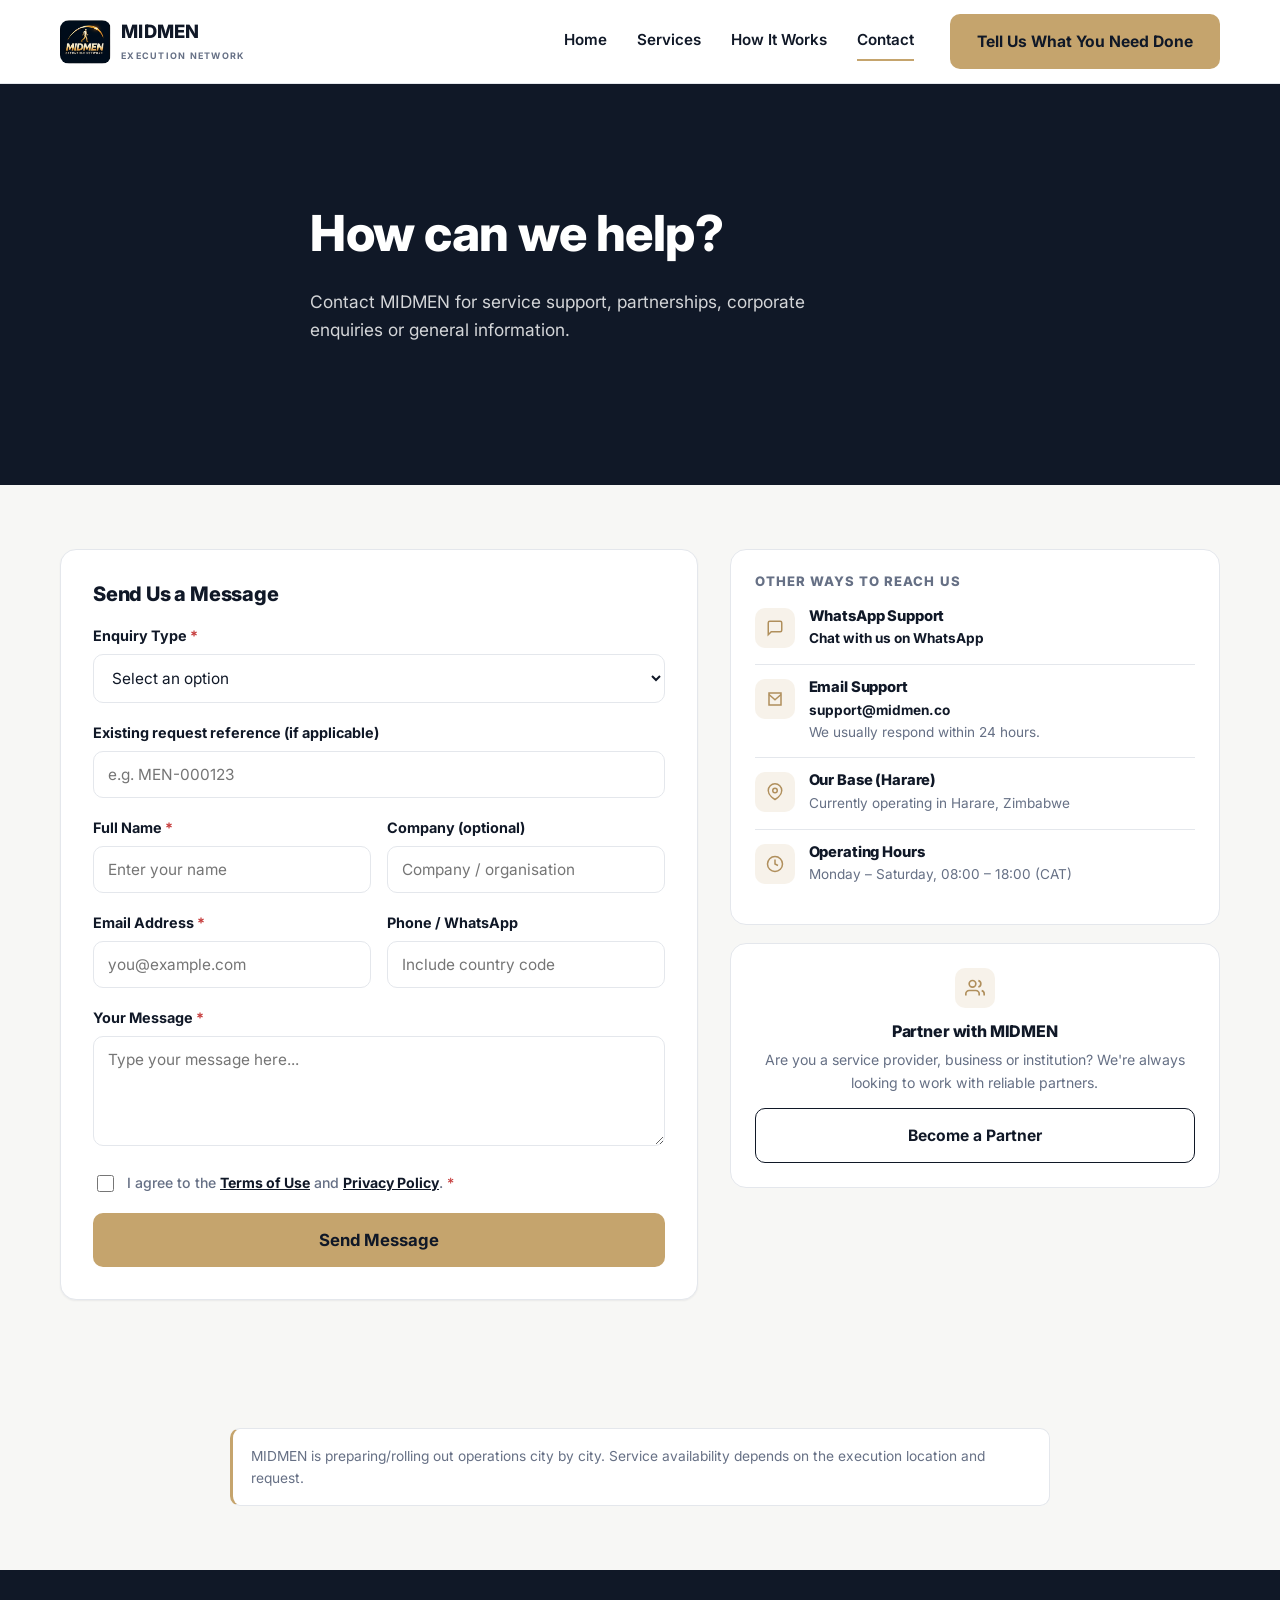
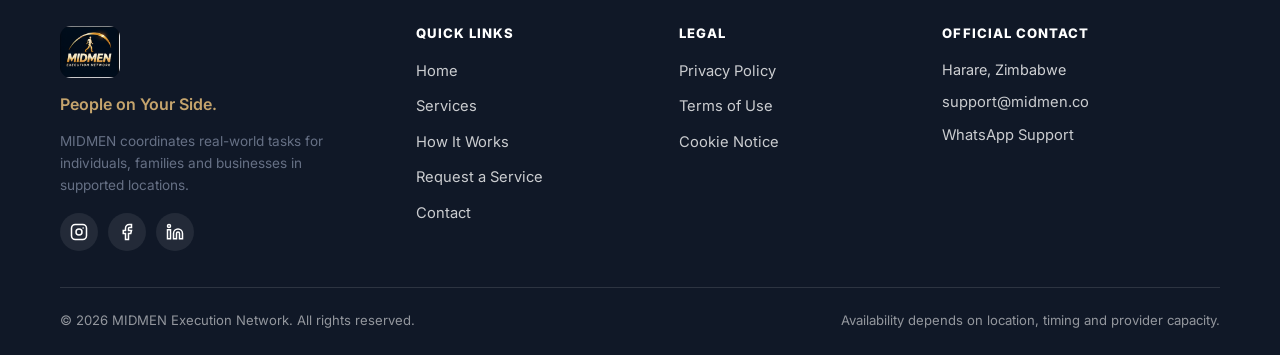
==== contact.html @ 411c03aa "Initial MIDMEN pre-launch website Responsive static site matching the WordPress pre-launch brief: Ho" ====
<!DOCTYPE html>
<html lang="en">
<head>
<meta charset="UTF-8">
<meta name="viewport" content="width=device-width, initial-scale=1.0">
<title>Contact &amp; Support | MIDMEN Execution Network</title>
<meta name="description" content="Contact MIDMEN for service support, partnerships, corporate enquiries or general information.">
<link rel="icon" href="assets/images/logo-mark.png">
<link rel="preconnect" href="https://fonts.googleapis.com">
<link rel="preconnect" href="https://fonts.gstatic.com" crossorigin>
<link href="https://fonts.googleapis.com/css2?family=Inter:wght@400;500;600;700;800&display=swap" rel="stylesheet">
<link rel="stylesheet" href="css/style.css">
</head>
<body>

<header class="site-header">
  <nav class="nav">
    <a href="index.html" class="brand">
      <img src="assets/images/logo-mark.png" alt="MIDMEN Execution Network" class="brand-logo-img">
      <span>
        <span class="brand-word">MIDMEN</span>
        <span class="brand-sub">EXECUTION NETWORK</span>
      </span>
    </a>
    <button class="nav-toggle" aria-label="Toggle menu" aria-expanded="false"><span></span></button>
    <div class="nav-links">
      <a href="index.html">Home</a>
      <a href="services.html">Services</a>
      <a href="how-it-works.html">How It Works</a>
      <a href="contact.html" class="active">Contact</a>
      <a href="request.html" class="btn btn-primary nav-cta">Tell Us What You Need Done</a>
    </div>
  </nav>
</header>

<main>
  <section class="hero hero-compact">
    <div class="container hero-inner">
      <h1>How can we help?</h1>
      <p class="lead">Contact MIDMEN for service support, partnerships, corporate enquiries or general information.</p>
    </div>
  </section>

  <section>
    <div class="container">
      <div class="grid contact-grid" style="align-items:start;">

        <div class="form-card">
          <div class="form-fields">
            <h3 style="margin-bottom:18px;">Send Us a Message</h3>
            <div class="form-status"></div>

            <form data-midmen-form novalidate>
              <input type="hidden" name="subject" value="New MIDMEN Contact Enquiry">
              <input type="hidden" name="reference">
              <input type="text" name="bot_trap" class="hp-field" tabindex="-1" autocomplete="off">

              <div class="field">
                <label for="enquiry_type">Enquiry Type <span class="required">*</span></label>
                <select id="enquiry_type" name="enquiry_type" required>
                  <option value="">Select an option</option>
                  <option>Existing request support</option>
                  <option>General enquiry</option>
                  <option>Vendor / provider enquiry</option>
                  <option>Corporate / institutional</option>
                  <option>Partnerships</option>
                </select>
              </div>
              <div class="field">
                <label for="existing_ref">Existing request reference (if applicable)</label>
                <input type="text" id="existing_ref" name="existing_ref" placeholder="e.g. MEN-000123">
              </div>
              <div class="field-row">
                <div class="field">
                  <label for="c_name">Full Name <span class="required">*</span></label>
                  <input type="text" id="c_name" name="full_name" required placeholder="Enter your name">
                </div>
                <div class="field">
                  <label for="company">Company (optional)</label>
                  <input type="text" id="company" name="company" placeholder="Company / organisation">
                </div>
              </div>
              <div class="field-row">
                <div class="field">
                  <label for="c_email">Email Address <span class="required">*</span></label>
                  <input type="email" id="c_email" name="email" required placeholder="you@example.com">
                </div>
                <div class="field">
                  <label for="c_phone">Phone / WhatsApp</label>
                  <input type="tel" id="c_phone" name="phone" placeholder="Include country code">
                </div>
              </div>
              <div class="field">
                <label for="message">Your Message <span class="required">*</span></label>
                <textarea id="message" name="message" required placeholder="Type your message here..."></textarea>
              </div>
              <div class="field">
                <div class="checkbox-field">
                  <input type="checkbox" id="c_consent" name="consent_terms" required>
                  <label for="c_consent">I agree to the <a href="terms.html" target="_blank">Terms of Use</a> and <a href="privacy.html" target="_blank">Privacy Policy</a>. <span class="required">*</span></label>
                </div>
              </div>
              <button type="submit" class="btn btn-primary btn-block btn-lg" data-label="Send Message">Send Message</button>
            </form>
          </div>

          <div class="form-success">
            <div class="success-icon"><svg width="28" height="28" viewBox="0 0 24 24" fill="none" stroke="currentColor" stroke-width="2"><polyline points="20 6 9 17 4 12"/></svg></div>
            <h3>Message sent.</h3>
            <p>Thank you for contacting MIDMEN. Our team will review your message and respond as soon as possible.</p>
            <span class="ref-chip">Reference: <span data-ref></span></span>
          </div>
        </div>

        <div>
          <div class="contact-side-card">
            <h4 style="margin-bottom:4px; font-size:0.82rem; text-transform:uppercase; letter-spacing:0.08em; color:var(--text-secondary);">Other Ways to Reach Us</h4>
            <div class="contact-row">
              <div class="icon-badge"><svg width="18" height="18" viewBox="0 0 24 24" fill="none" stroke="currentColor" stroke-width="2"><path d="M21 15a2 2 0 0 1-2 2H7l-4 4V5a2 2 0 0 1 2-2h14a2 2 0 0 1 2 2z"/></svg></div>
              <div><h4>WhatsApp Support</h4><p><a class="value" href="https://wa.me/263781234567" target="_blank" rel="noopener">Chat with us on WhatsApp</a></p></div>
            </div>
            <div class="contact-row">
              <div class="icon-badge"><svg width="18" height="18" viewBox="0 0 24 24" fill="none" stroke="currentColor" stroke-width="2"><path d="M4 4h16v16H4z"/><path d="m4 6 8 7 8-7"/></svg></div>
              <div><h4>Email Support</h4><p><a class="value" href="mailto:support@midmen.co">support@midmen.co</a><br>We usually respond within 24 hours.</p></div>
            </div>
            <div class="contact-row">
              <div class="icon-badge"><svg width="18" height="18" viewBox="0 0 24 24" fill="none" stroke="currentColor" stroke-width="2"><path d="M21 10c0 7-9 12-9 12s-9-5-9-12a9 9 0 0 1 18 0Z"/><circle cx="12" cy="10" r="3"/></svg></div>
              <div><h4>Our Base (Harare)</h4><p>Currently operating in Harare, Zimbabwe</p></div>
            </div>
            <div class="contact-row">
              <div class="icon-badge"><svg width="18" height="18" viewBox="0 0 24 24" fill="none" stroke="currentColor" stroke-width="2"><circle cx="12" cy="12" r="10"/><path d="M12 6v6l4 2"/></svg></div>
              <div><h4>Operating Hours</h4><p>Monday – Saturday, 08:00 – 18:00 (CAT)</p></div>
            </div>
          </div>

          <div class="contact-side-card text-center">
            <div class="card-icon-badge" style="margin:0 auto 14px;"><svg width="20" height="20" viewBox="0 0 24 24" fill="none" stroke="currentColor" stroke-width="2"><path d="M17 21v-2a4 4 0 0 0-4-4H5a4 4 0 0 0-4 4v2"/><circle cx="9" cy="7" r="4"/><path d="M23 21v-2a4 4 0 0 0-3-3.87"/><path d="M16 3.13a4 4 0 0 1 0 7.75"/></svg></div>
            <h4>Partner with MIDMEN</h4>
            <p style="font-size:0.88rem;">Are you a service provider, business or institution? We're always looking to work with reliable partners.</p>
            <a href="#enquiry_type" class="btn btn-secondary" style="width:100%;" onclick="document.getElementById('enquiry_type').value='Partnerships'; document.getElementById('enquiry_type').scrollIntoView({behavior:'smooth', block:'center'}); return true;">Become a Partner</a>
          </div>
        </div>

      </div>
    </div>
  </section>

  <section>
    <div class="container">
      <div class="notice-box" style="max-width:820px; margin:0 auto;">
        MIDMEN is preparing/rolling out operations city by city. Service availability depends on the execution location and request.
      </div>
    </div>
  </section>

</main>

<footer class="site-footer" id="site-footer-include"></footer>
<script src="js/main.js"></script>
<script src="js/footer.js"></script>
</body>
</html>
---- css/style.css ----
/* =========================================================
   MIDMEN EXECUTION NETWORK — Website Design System
   Tokens per MIDMEN_WordPress_PreLaunch_Website_Implementation_Brief
   ========================================================= */

:root {
  --navy: #101827;
  --navy-soft: #1b2638;
  --gold: #C5A46D;
  --gold-dark: #B08F5C;
  --bg: #F7F7F5;
  --white: #FFFFFF;
  --text: #101827;
  --text-secondary: #667085;
  --border: #E4E7EC;
  --success: #16875B;
  --warning: #B7791F;
  --error: #C63C3C;

  --radius-sm: 10px;
  --radius: 14px;
  --radius-lg: 16px;
  --shadow-sm: 0 1px 2px rgba(16, 24, 39, 0.06);
  --shadow: 0 4px 16px rgba(16, 24, 39, 0.08);
  --shadow-lg: 0 12px 32px rgba(16, 24, 39, 0.14);
  --content-width: 1200px;
}

* { box-sizing: border-box; }
html { scroll-behavior: smooth; }

body {
  margin: 0;
  font-family: 'Inter', -apple-system, BlinkMacSystemFont, 'Segoe UI', Roboto, sans-serif;
  background: var(--bg);
  color: var(--text);
  line-height: 1.6;
  -webkit-font-smoothing: antialiased;
}

img { max-width: 100%; display: block; }
a { color: inherit; text-decoration: none; }
ul { list-style: none; margin: 0; padding: 0; }
button { font-family: inherit; cursor: pointer; }

h1, h2, h3, h4 {
  margin: 0 0 0.5em;
  font-weight: 800;
  line-height: 1.2;
  letter-spacing: -0.01em;
  color: var(--navy);
}
h1 { font-size: clamp(2rem, 4.5vw, 3.1rem); }
h2 { font-size: clamp(1.6rem, 3vw, 2.25rem); }
h3 { font-size: 1.25rem; }
p { margin: 0 0 1em; color: var(--text-secondary); }

.container {
  max-width: var(--content-width);
  margin: 0 auto;
  padding: 0 20px;
}

section { padding: 64px 0; }
.section-tight { padding: 40px 0; }

.eyebrow {
  display: inline-block;
  font-size: 0.78rem;
  font-weight: 700;
  letter-spacing: 0.08em;
  text-transform: uppercase;
  color: var(--gold-dark);
  margin-bottom: 10px;
}

.section-head { max-width: 680px; margin: 0 0 40px; }
.section-head.center { margin-left: auto; margin-right: auto; text-align: center; }

/* ---------- Buttons ---------- */
.btn {
  display: inline-flex;
  align-items: center;
  justify-content: center;
  gap: 8px;
  padding: 14px 26px;
  border-radius: var(--radius-sm);
  font-weight: 700;
  font-size: 0.98rem;
  border: 1px solid transparent;
  transition: transform 0.15s ease, box-shadow 0.15s ease, background 0.15s ease;
  white-space: nowrap;
}
.btn:active { transform: translateY(1px); }
.btn-primary { background: var(--gold); color: var(--navy); }
.btn-primary:hover { background: var(--gold-dark); box-shadow: var(--shadow); }
.btn-secondary { background: var(--white); color: var(--navy); border-color: var(--navy); }
.btn-secondary:hover { background: var(--navy); color: var(--white); }
.btn-ghost-light { background: transparent; color: var(--white); border-color: rgba(255,255,255,0.55); }
.btn-ghost-light:hover { background: rgba(255,255,255,0.12); }
.btn-block { width: 100%; }
.btn-lg { padding: 16px 32px; font-size: 1.05rem; }

/* ---------- Header ---------- */
.site-header {
  position: sticky;
  top: 0;
  z-index: 100;
  background: var(--white);
  border-bottom: 1px solid var(--border);
}
.nav {
  display: flex;
  align-items: center;
  justify-content: space-between;
  padding: 14px 20px;
  max-width: var(--content-width);
  margin: 0 auto;
}
.brand { display: flex; align-items: center; gap: 10px; }
.brand-mark { width: 38px; height: 38px; flex-shrink: 0; }
.brand-logo-img { height: 44px; width: auto; border-radius: 9px; display: block; }
.footer-brand .brand-logo-img { height: 52px; border-radius: 11px; }
.brand-word {
  font-weight: 800;
  font-size: 1.15rem;
  letter-spacing: 0.01em;
  color: var(--navy);
  line-height: 1;
}
.brand-sub {
  display: block;
  font-size: 0.56rem;
  font-weight: 700;
  letter-spacing: 0.14em;
  color: var(--text-secondary);
  margin-top: 3px;
}
.nav-links {
  display: flex;
  align-items: center;
  gap: 30px;
}
.nav-links a:not(.btn) {
  font-weight: 600;
  font-size: 0.95rem;
  color: var(--navy);
  padding: 6px 0;
  border-bottom: 2px solid transparent;
}
.nav-links a:not(.btn):hover,
.nav-links a.active:not(.btn) { border-bottom-color: var(--gold); }
.nav-cta { margin-left: 6px; }
.nav-toggle {
  display: none;
  background: none;
  border: none;
  width: 42px;
  height: 42px;
  align-items: center;
  justify-content: center;
}
.nav-toggle span, .nav-toggle::before, .nav-toggle::after {
  content: "";
  display: block;
  width: 22px;
  height: 2px;
  background: var(--navy);
  position: relative;
  transition: 0.2s;
}
.nav-toggle::before { position: absolute; transform: translateY(-7px); }
.nav-toggle::after { position: absolute; transform: translateY(7px); }
.nav-toggle.is-open span { background: transparent; }
.nav-toggle.is-open::before { transform: rotate(45deg); }
.nav-toggle.is-open::after { transform: rotate(-45deg); }

/* ---------- Hero ---------- */
.hero {
  position: relative;
  background: var(--navy);
  color: var(--white);
  overflow: hidden;
}
.hero-media {
  position: absolute;
  inset: 0;
  z-index: 0;
}
.hero-media img { width: 100%; height: 100%; object-fit: cover; opacity: 0.55; }
.hero-media::after {
  content: "";
  position: absolute;
  inset: 0;
  background: linear-gradient(100deg, rgba(16,24,39,0.96) 28%, rgba(16,24,39,0.55) 72%);
}
.hero-inner {
  position: relative;
  z-index: 1;
  padding-top: 76px;
  padding-bottom: 84px;
  max-width: 620px;
}
.hero.hero-compact .hero-inner { padding-top: 56px; padding-bottom: 60px; max-width: 700px; }
.hero h1 { color: var(--white); }
.hero p.lead { color: rgba(255,255,255,0.82); font-size: 1.08rem; max-width: 540px; }
.badge {
  display: inline-flex;
  align-items: center;
  gap: 8px;
  background: rgba(197,164,109,0.16);
  border: 1px solid rgba(197,164,109,0.45);
  color: var(--gold);
  font-size: 0.8rem;
  font-weight: 700;
  padding: 7px 14px;
  border-radius: 999px;
  margin-bottom: 18px;
}
.badge .dot { width: 7px; height: 7px; border-radius: 50%; background: var(--gold); }
.hero-ctas { display: flex; gap: 14px; flex-wrap: wrap; margin-top: 28px; }

/* ---------- Trust strip ---------- */
.trust-strip {
  background: var(--white);
  border-bottom: 1px solid var(--border);
  padding: 30px 0;
}
.trust-grid {
  display: grid;
  grid-template-columns: repeat(5, 1fr);
  gap: 18px;
  text-align: center;
}
.trust-item { display: flex; flex-direction: column; align-items: center; gap: 8px; }
.trust-icon {
  width: 42px; height: 42px;
  border-radius: 50%;
  background: rgba(197,164,109,0.14);
  display: flex; align-items: center; justify-content: center;
  color: var(--gold-dark);
}
.trust-item span { font-size: 0.82rem; font-weight: 600; color: var(--navy); }

/* ---------- Prompt box ---------- */
.prompt-card {
  background: var(--white);
  border: 1px solid var(--border);
  border-radius: var(--radius-lg);
  box-shadow: var(--shadow);
  padding: 28px;
  max-width: 760px;
  margin: 0 auto;
}
.prompt-field {
  display: flex;
  align-items: center;
  gap: 12px;
  border: 1px solid var(--border);
  border-radius: var(--radius-sm);
  padding: 16px 18px;
  background: var(--bg);
}
.prompt-field span { color: var(--text-secondary); flex: 1; text-align: left; font-size: 1rem; }
.chip-row { display: flex; flex-wrap: wrap; gap: 10px; margin-top: 18px; justify-content: center; }
.chip {
  background: var(--bg);
  border: 1px solid var(--border);
  border-radius: 999px;
  padding: 9px 16px;
  font-size: 0.85rem;
  font-weight: 600;
  color: var(--navy);
}
.chip:hover { border-color: var(--gold); background: rgba(197,164,109,0.1); }

/* ---------- Grids & Cards ---------- */
.grid { display: grid; gap: 22px; }
.grid-2 { grid-template-columns: repeat(2, 1fr); }
.contact-grid { grid-template-columns: 1.3fr 1fr; gap: 32px; }
.grid-3 { grid-template-columns: repeat(3, 1fr); }
.grid-4 { grid-template-columns: repeat(4, 1fr); }

.card {
  background: var(--white);
  border: 1px solid var(--border);
  border-radius: var(--radius);
  overflow: hidden;
  box-shadow: var(--shadow-sm);
  transition: transform 0.15s ease, box-shadow 0.15s ease;
}
.card:hover { transform: translateY(-3px); box-shadow: var(--shadow); }
.card-media { aspect-ratio: 4/3; overflow: hidden; background: var(--border); }
.card-media img { width: 100%; height: 100%; object-fit: cover; }
.card-body { padding: 18px 20px 22px; }
.card-icon-badge {
  width: 40px; height: 40px;
  border-radius: 10px;
  background: rgba(197,164,109,0.14);
  color: var(--gold-dark);
  display: flex; align-items: center; justify-content: center;
  margin-bottom: 12px;
}
.card-link {
  display: inline-flex;
  align-items: center;
  gap: 6px;
  font-weight: 700;
  font-size: 0.88rem;
  color: var(--navy);
  margin-top: 10px;
}
.card-link:hover { color: var(--gold-dark); }

.card-dark {
  background: var(--navy);
  color: var(--white);
  border-radius: var(--radius);
  padding: 26px 22px;
  display: flex;
  flex-direction: column;
  justify-content: center;
  min-height: 100%;
}
.card-dark h3 { color: var(--white); }
.card-dark p { color: rgba(255,255,255,0.72); }
.card-dark .card-icon-badge { background: rgba(197,164,109,0.2); }

/* ---------- Steps ---------- */
.steps-row {
  display: grid;
  grid-template-columns: repeat(6, 1fr);
  gap: 16px;
}
.step {
  text-align: center;
  background: var(--white);
  border: 1px solid var(--border);
  border-radius: var(--radius);
  padding: 22px 14px;
  position: relative;
}
.step-num {
  width: 34px; height: 34px;
  border-radius: 50%;
  background: var(--gold);
  color: var(--navy);
  font-weight: 800;
  display: flex; align-items: center; justify-content: center;
  margin: 0 auto 12px;
}
.step h4 { font-size: 0.95rem; margin-bottom: 6px; }
.step p { font-size: 0.82rem; margin: 0; }

.process-list { display: flex; flex-direction: column; gap: 0; }
.process-item {
  display: flex;
  gap: 20px;
  padding: 26px 0;
  border-bottom: 1px solid var(--border);
}
.process-item:last-child { border-bottom: none; }
.process-num {
  flex-shrink: 0;
  width: 46px; height: 46px;
  border-radius: 50%;
  background: rgba(197,164,109,0.14);
  color: var(--gold-dark);
  font-weight: 800;
  display: flex; align-items: center; justify-content: center;
}
.process-item h4 { margin-bottom: 4px; }
.process-item p { margin: 0; }

/* ---------- Banner (image + text split) ---------- */
.banner {
  position: relative;
  border-radius: var(--radius-lg);
  overflow: hidden;
  background: var(--navy);
  color: var(--white);
  display: grid;
  grid-template-columns: 1fr 1fr;
  align-items: stretch;
}
.banner-media { position: relative; min-height: 320px; }
.banner-media img { width: 100%; height: 100%; object-fit: cover; }
.banner-content { padding: 44px 44px; display: flex; flex-direction: column; justify-content: center; }
.banner-content h2 { color: var(--white); }
.banner-content p { color: rgba(255,255,255,0.78); }
.banner-reverse { grid-template-columns: 1fr 1fr; }
.banner-reverse .banner-media { order: 2; }
.banner-reverse .banner-content { order: 1; }

.cta-band {
  background: var(--navy);
  color: var(--white);
  border-radius: var(--radius-lg);
  padding: 56px 40px;
  text-align: center;
  position: relative;
  overflow: hidden;
}
.cta-band h2 { color: var(--white); }
.cta-band p { color: rgba(255,255,255,0.78); max-width: 520px; margin-left: auto; margin-right: auto; }

/* ---------- Footer ---------- */
.site-footer { background: var(--navy); color: rgba(255,255,255,0.8); padding: 56px 0 24px; }
.footer-grid {
  display: grid;
  grid-template-columns: 1.4fr 1fr 1fr 1.2fr;
  gap: 32px;
  padding-bottom: 36px;
  border-bottom: 1px solid rgba(255,255,255,0.12);
}
.footer-brand { display: flex; align-items: center; gap: 10px; margin-bottom: 14px; }
.footer-brand .brand-word { color: var(--white); }
.footer-brand .brand-sub { color: rgba(255,255,255,0.55); }
.footer-tagline { font-weight: 600; color: var(--gold); margin-bottom: 14px; }
.footer-col h4 {
  color: var(--white);
  font-size: 0.82rem;
  text-transform: uppercase;
  letter-spacing: 0.08em;
  margin-bottom: 16px;
}
.footer-col ul { display: flex; flex-direction: column; gap: 10px; }
.footer-col a { font-size: 0.92rem; color: rgba(255,255,255,0.78); }
.footer-col a:hover { color: var(--gold); }
.footer-contact li { display: flex; gap: 8px; align-items: flex-start; font-size: 0.9rem; }
.social-row { display: flex; gap: 10px; margin-top: 16px; }
.social-icon {
  width: 38px; height: 38px;
  border-radius: 50%;
  background: rgba(255,255,255,0.08);
  display: flex; align-items: center; justify-content: center;
  color: var(--white);
}
.social-icon:hover { background: var(--gold); color: var(--navy); }
.footer-bottom {
  display: flex;
  justify-content: space-between;
  align-items: center;
  flex-wrap: wrap;
  gap: 12px;
  padding-top: 22px;
  font-size: 0.82rem;
  color: rgba(255,255,255,0.55);
}
.footer-bottom a { color: rgba(255,255,255,0.55); }
.footer-bottom a:hover { color: var(--gold); }

/* ---------- Forms ---------- */
.form-card {
  background: var(--white);
  border: 1px solid var(--border);
  border-radius: var(--radius-lg);
  padding: 32px;
  box-shadow: var(--shadow-sm);
}
.form-step-title {
  font-size: 0.85rem;
  font-weight: 800;
  text-transform: uppercase;
  letter-spacing: 0.04em;
  color: var(--gold-dark);
  margin: 28px 0 16px;
}
.form-step-title:first-child { margin-top: 0; }
.field { margin-bottom: 18px; }
.field label {
  display: block;
  font-weight: 700;
  font-size: 0.9rem;
  color: var(--navy);
  margin-bottom: 7px;
}
.field .hint { font-size: 0.8rem; color: var(--text-secondary); margin-top: 6px; }
.required { color: var(--error); }
.field input[type="text"],
.field input[type="email"],
.field input[type="tel"],
.field input[type="date"],
.field input[type="time"],
.field input[type="datetime-local"],
.field input[type="file"],
.field select,
.field textarea {
  width: 100%;
  padding: 13px 14px;
  border: 1px solid var(--border);
  border-radius: var(--radius-sm);
  font-size: 0.96rem;
  font-family: inherit;
  background: var(--white);
  color: var(--text);
}
.field textarea { resize: vertical; min-height: 110px; }
.field input:focus, .field select:focus, .field textarea:focus {
  outline: none;
  border-color: var(--gold);
  box-shadow: 0 0 0 3px rgba(197,164,109,0.18);
}
.field.has-error input, .field.has-error select, .field.has-error textarea { border-color: var(--error); }
.field-error { color: var(--error); font-size: 0.8rem; margin-top: 6px; display: none; }
.field.has-error .field-error { display: block; }
.field-row { display: grid; grid-template-columns: 1fr 1fr; gap: 16px; }
.phone-field { display: flex; gap: 10px; }
.phone-field select { flex: 0 0 110px; }
.upload-zone {
  border: 1.5px dashed var(--border);
  border-radius: var(--radius-sm);
  padding: 26px;
  text-align: center;
  background: var(--bg);
  cursor: pointer;
}
.upload-zone:hover { border-color: var(--gold); }
.upload-zone p { margin: 8px 0 0; font-size: 0.86rem; }
.upload-list { margin-top: 10px; font-size: 0.85rem; color: var(--text-secondary); }
.checkbox-field { display: flex; gap: 10px; align-items: flex-start; }
.checkbox-field input { margin-top: 3px; width: 17px; height: 17px; flex-shrink: 0; }
.checkbox-field label { font-weight: 500; font-size: 0.88rem; color: var(--text-secondary); margin: 0; }
.checkbox-field a { color: var(--navy); font-weight: 700; text-decoration: underline; }
.form-note {
  background: rgba(197,164,109,0.1);
  border: 1px solid rgba(197,164,109,0.35);
  border-radius: var(--radius-sm);
  padding: 14px 16px;
  font-size: 0.85rem;
  color: var(--navy);
  margin-bottom: 22px;
}
.form-success {
  display: none;
  text-align: center;
  padding: 50px 24px;
}
.form-success.is-visible { display: block; }
.form-card.is-submitted .form-fields { display: none; }
.success-icon {
  width: 64px; height: 64px;
  border-radius: 50%;
  background: rgba(22,135,91,0.12);
  color: var(--success);
  display: flex; align-items: center; justify-content: center;
  margin: 0 auto 18px;
}
.ref-chip {
  display: inline-block;
  background: var(--bg);
  border: 1px solid var(--border);
  border-radius: var(--radius-sm);
  padding: 8px 16px;
  font-weight: 700;
  color: var(--navy);
  margin-top: 10px;
  letter-spacing: 0.04em;
}
.hp-field { position: absolute; left: -9999px; opacity: 0; }
.form-status {
  display: none;
  background: rgba(198,60,60,0.08);
  border: 1px solid rgba(198,60,60,0.35);
  color: var(--error);
  border-radius: var(--radius-sm);
  padding: 12px 14px;
  font-size: 0.86rem;
  margin-bottom: 18px;
}
.form-status.is-visible { display: block; }

/* ---------- Availability note ---------- */
.notice-box {
  background: var(--white);
  border: 1px solid var(--border);
  border-left: 3px solid var(--gold);
  border-radius: var(--radius-sm);
  padding: 16px 18px;
  font-size: 0.86rem;
  color: var(--text-secondary);
}

/* ---------- Contact routes table ---------- */
.route-list { display: flex; flex-direction: column; gap: 14px; }
.route-item {
  display: flex;
  justify-content: space-between;
  align-items: center;
  gap: 16px;
  background: var(--white);
  border: 1px solid var(--border);
  border-radius: var(--radius-sm);
  padding: 16px 18px;
}
.route-item h4 { margin: 0 0 3px; font-size: 0.96rem; }
.route-item p { margin: 0; font-size: 0.84rem; }

.contact-side-card {
  background: var(--white);
  border: 1px solid var(--border);
  border-radius: var(--radius-lg);
  padding: 24px;
}
.contact-side-card + .contact-side-card { margin-top: 18px; }
.contact-row { display: flex; gap: 14px; align-items: flex-start; padding: 14px 0; border-bottom: 1px solid var(--border); }
.contact-row:last-child { border-bottom: none; }
.contact-row .icon-badge {
  width: 40px; height: 40px;
  border-radius: 10px;
  background: rgba(197,164,109,0.14);
  color: var(--gold-dark);
  display: flex; align-items: center; justify-content: center;
  flex-shrink: 0;
}
.contact-row h4 { margin: 0 0 3px; font-size: 0.92rem; }
.contact-row p { margin: 0; font-size: 0.85rem; }
.contact-row a.value { color: var(--navy); font-weight: 700; }

/* ---------- Utility ---------- */
.text-center { text-align: center; }
.mt-0 { margin-top: 0; }
.kicker-dark { color: rgba(255,255,255,0.65); }
.divider { height: 1px; background: var(--border); margin: 48px 0; }
.bg-white-section { background: var(--white); }
.legal-content h2 { margin-top: 2em; }
.legal-content ul { list-style: disc; padding-left: 22px; }
.legal-content li { margin-bottom: 8px; color: var(--text-secondary); }

/* ---------- Responsive ---------- */
@media (max-width: 980px) {
  .grid-4 { grid-template-columns: repeat(2, 1fr); }
  .grid-3 { grid-template-columns: repeat(2, 1fr); }
  .steps-row { grid-template-columns: repeat(3, 1fr); }
  .trust-grid { grid-template-columns: repeat(3, 1fr); row-gap: 20px; }
  .footer-grid { grid-template-columns: 1fr 1fr; }
  .banner, .banner-reverse { grid-template-columns: 1fr; }
  .banner-media { min-height: 220px; order: 1 !important; }
  .banner-content { order: 2 !important; padding: 32px 28px; }
}

@media (max-width: 760px) {
  .nav-links {
    position: fixed;
    top: 66px; left: 0; right: 0; bottom: 0;
    background: var(--white);
    flex-direction: column;
    align-items: stretch;
    padding: 20px;
    gap: 4px;
    transform: translateX(100%);
    transition: transform 0.25s ease;
    overflow-y: auto;
  }
  .nav-links.is-open { transform: translateX(0); }
  .nav-links a:not(.btn) { padding: 14px 4px; border-bottom: 1px solid var(--border); }
  .nav-cta { margin-left: 0; margin-top: 10px; }
  .nav-cta.btn { width: 100%; }
  .nav-toggle { display: flex; }

  .hero-inner { padding-top: 48px; padding-bottom: 56px; max-width: 100%; }
  .hero-ctas .btn { width: 100%; }
  .hero-ctas { flex-direction: column; }

  .grid-2, .grid-3, .grid-4, .contact-grid { grid-template-columns: 1fr; }
  .steps-row { grid-template-columns: repeat(2, 1fr); }
  .trust-grid { grid-template-columns: repeat(2, 1fr); }
  .field-row { grid-template-columns: 1fr; }
  .footer-grid { grid-template-columns: 1fr; }
  .footer-bottom { flex-direction: column; align-items: flex-start; }
  .process-item { gap: 14px; }
  section { padding: 44px 0; }
  .form-card { padding: 22px; }
  .cta-band { padding: 40px 22px; }
  .route-item { flex-direction: column; align-items: flex-start; }
}
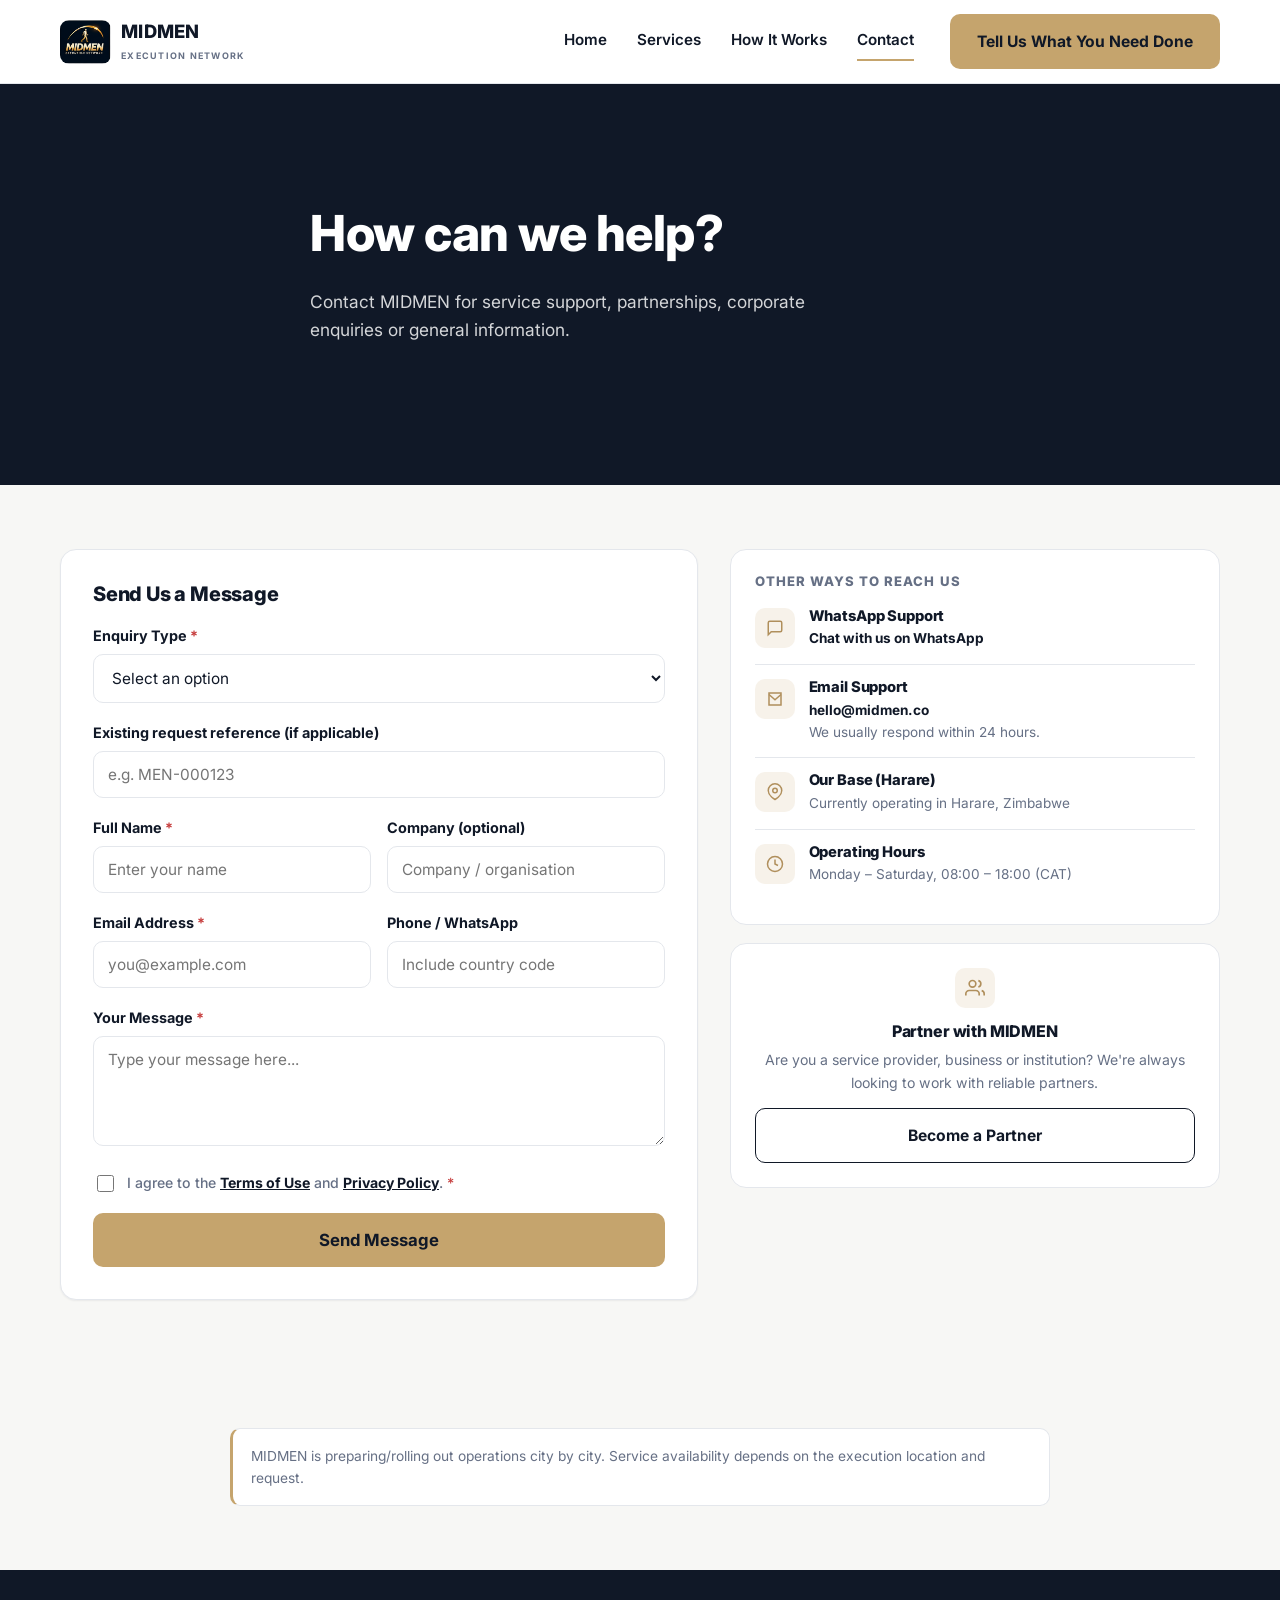
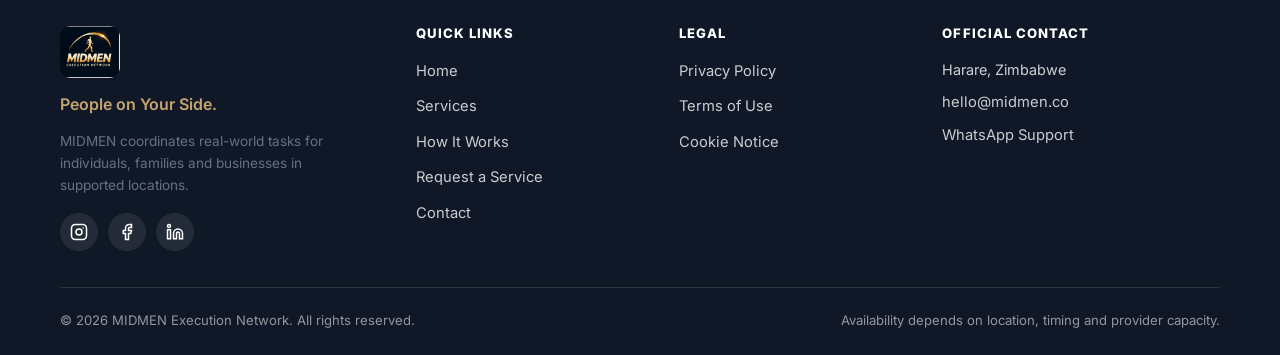
==== commit e904fea4: "Switch contact address to hello@midmen.co site-wide Replaces the placeholder support@midmen.co with " ====
--- a/contact.html
+++ b/contact.html
@@ -121,7 +121,7 @@
             </div>
             <div class="contact-row">
               <div class="icon-badge"><svg width="18" height="18" viewBox="0 0 24 24" fill="none" stroke="currentColor" stroke-width="2"><path d="M4 4h16v16H4z"/><path d="m4 6 8 7 8-7"/></svg></div>
-              <div><h4>Email Support</h4><p><a class="value" href="mailto:support@midmen.co">support@midmen.co</a><br>We usually respond within 24 hours.</p></div>
+              <div><h4>Email Support</h4><p><a class="value" href="mailto:hello@midmen.co">hello@midmen.co</a><br>We usually respond within 24 hours.</p></div>
             </div>
             <div class="contact-row">
               <div class="icon-badge"><svg width="18" height="18" viewBox="0 0 24 24" fill="none" stroke="currentColor" stroke-width="2"><path d="M21 10c0 7-9 12-9 12s-9-5-9-12a9 9 0 0 1 18 0Z"/><circle cx="12" cy="10" r="3"/></svg></div>
--- a/css/style.css
+++ b/css/style.css
@@ -187,12 +187,12 @@
   inset: 0;
   z-index: 0;
 }
-.hero-media img { width: 100%; height: 100%; object-fit: cover; opacity: 0.55; }
+.hero-media img { width: 100%; height: 100%; object-fit: cover; opacity: 0.82; }
 .hero-media::after {
   content: "";
   position: absolute;
   inset: 0;
-  background: linear-gradient(100deg, rgba(16,24,39,0.96) 28%, rgba(16,24,39,0.55) 72%);
+  background: linear-gradient(100deg, rgba(16,24,39,0.88) 20%, rgba(16,24,39,0.32) 75%);
 }
 .hero-inner {
   position: relative;
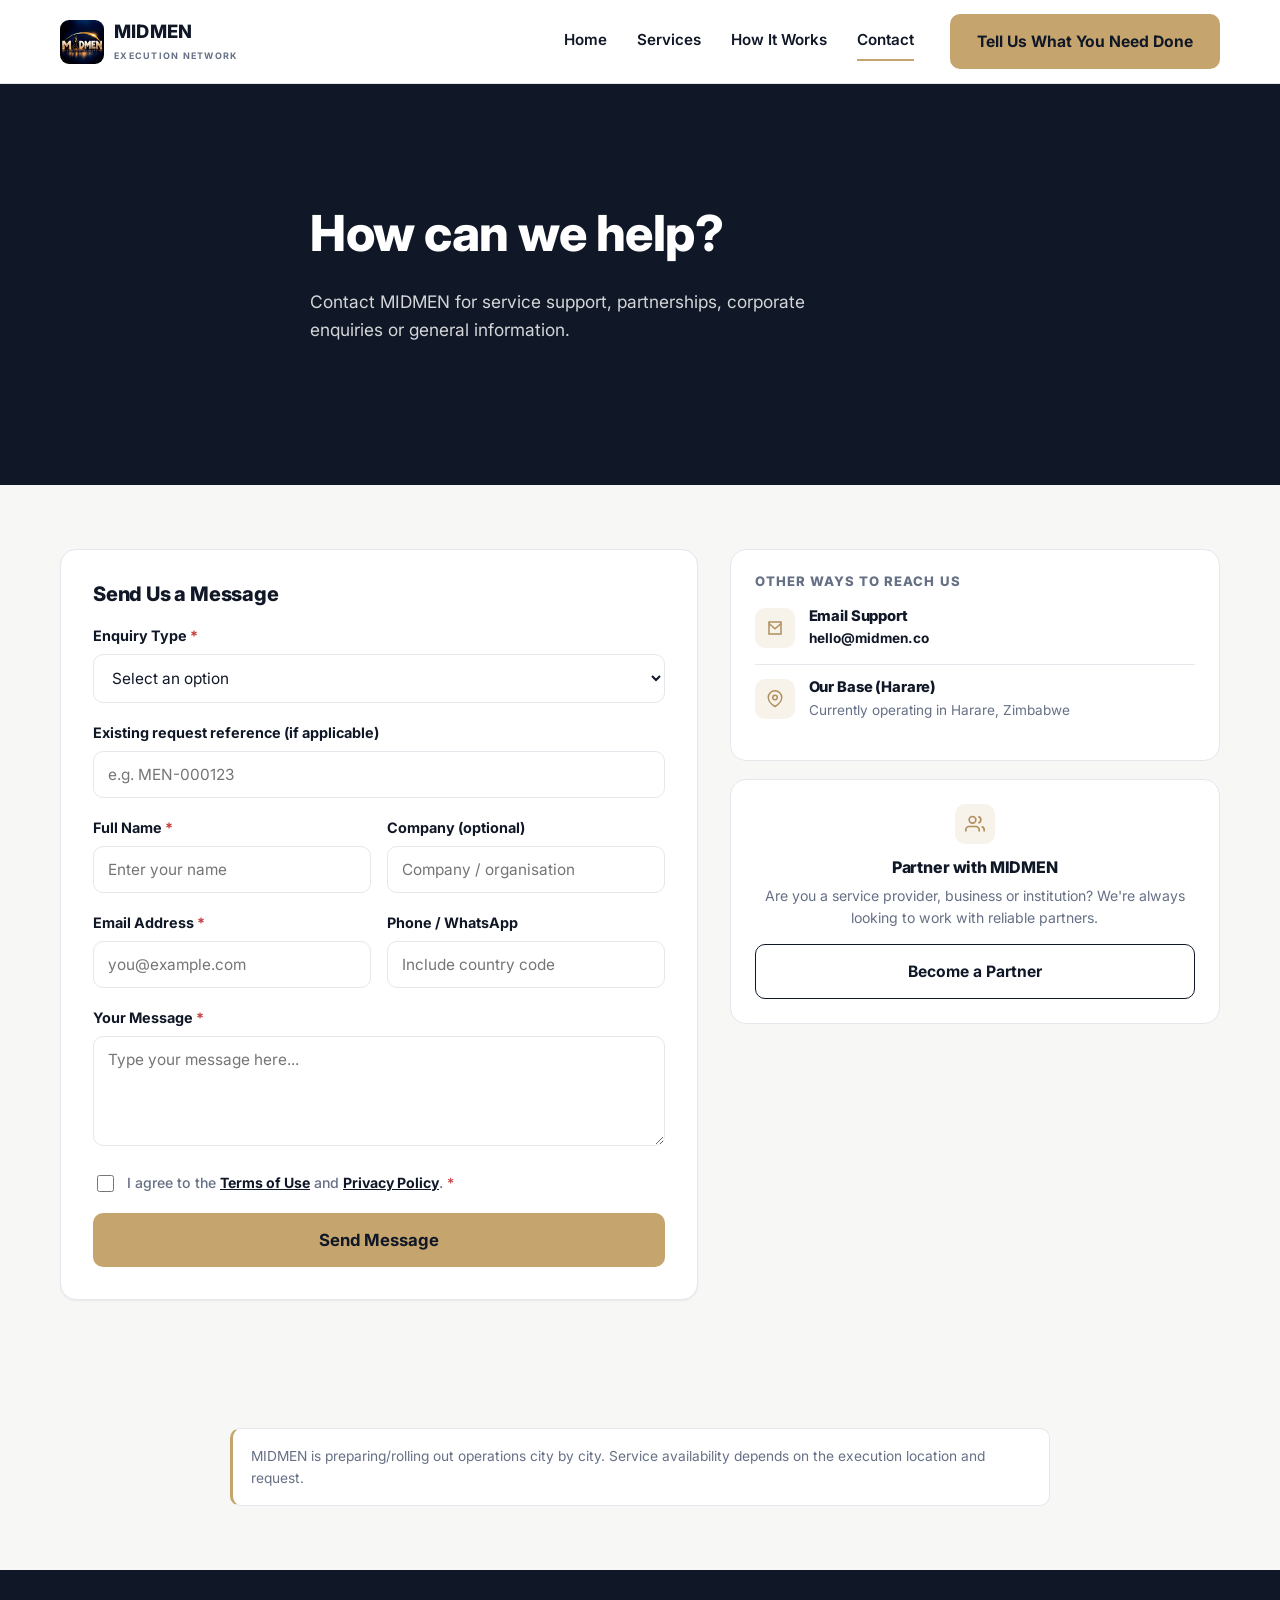
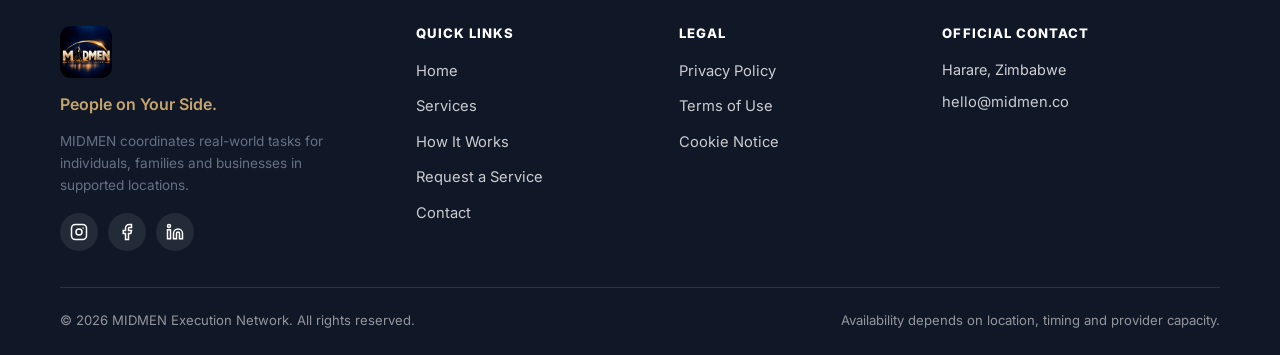
==== commit 069cc219: "Remove unverified WhatsApp number and fabricated operating hours Per MIDMEN_Website_Corrections_and_" ====
--- a/contact.html
+++ b/contact.html
@@ -116,20 +116,12 @@
           <div class="contact-side-card">
             <h4 style="margin-bottom:4px; font-size:0.82rem; text-transform:uppercase; letter-spacing:0.08em; color:var(--text-secondary);">Other Ways to Reach Us</h4>
             <div class="contact-row">
-              <div class="icon-badge"><svg width="18" height="18" viewBox="0 0 24 24" fill="none" stroke="currentColor" stroke-width="2"><path d="M21 15a2 2 0 0 1-2 2H7l-4 4V5a2 2 0 0 1 2-2h14a2 2 0 0 1 2 2z"/></svg></div>
-              <div><h4>WhatsApp Support</h4><p><a class="value" href="https://wa.me/263781234567" target="_blank" rel="noopener">Chat with us on WhatsApp</a></p></div>
-            </div>
-            <div class="contact-row">
               <div class="icon-badge"><svg width="18" height="18" viewBox="0 0 24 24" fill="none" stroke="currentColor" stroke-width="2"><path d="M4 4h16v16H4z"/><path d="m4 6 8 7 8-7"/></svg></div>
-              <div><h4>Email Support</h4><p><a class="value" href="mailto:hello@midmen.co">hello@midmen.co</a><br>We usually respond within 24 hours.</p></div>
+              <div><h4>Email Support</h4><p><a class="value" href="mailto:hello@midmen.co">hello@midmen.co</a></p></div>
             </div>
             <div class="contact-row">
               <div class="icon-badge"><svg width="18" height="18" viewBox="0 0 24 24" fill="none" stroke="currentColor" stroke-width="2"><path d="M21 10c0 7-9 12-9 12s-9-5-9-12a9 9 0 0 1 18 0Z"/><circle cx="12" cy="10" r="3"/></svg></div>
               <div><h4>Our Base (Harare)</h4><p>Currently operating in Harare, Zimbabwe</p></div>
-            </div>
-            <div class="contact-row">
-              <div class="icon-badge"><svg width="18" height="18" viewBox="0 0 24 24" fill="none" stroke="currentColor" stroke-width="2"><circle cx="12" cy="12" r="10"/><path d="M12 6v6l4 2"/></svg></div>
-              <div><h4>Operating Hours</h4><p>Monday – Saturday, 08:00 – 18:00 (CAT)</p></div>
             </div>
           </div>
 
--- a/css/style.css
+++ b/css/style.css
@@ -505,8 +505,9 @@
 .field-error { color: var(--error); font-size: 0.8rem; margin-top: 6px; display: none; }
 .field.has-error .field-error { display: block; }
 .field-row { display: grid; grid-template-columns: 1fr 1fr; gap: 16px; }
-.phone-field { display: flex; gap: 10px; }
-.phone-field select { flex: 0 0 110px; }
+.phone-field { display: flex; flex-direction: column; gap: 10px; }
+.phone-field select,
+.phone-field input { width: 100%; }
 .upload-zone {
   border: 1.5px dashed var(--border);
   border-radius: var(--radius-sm);
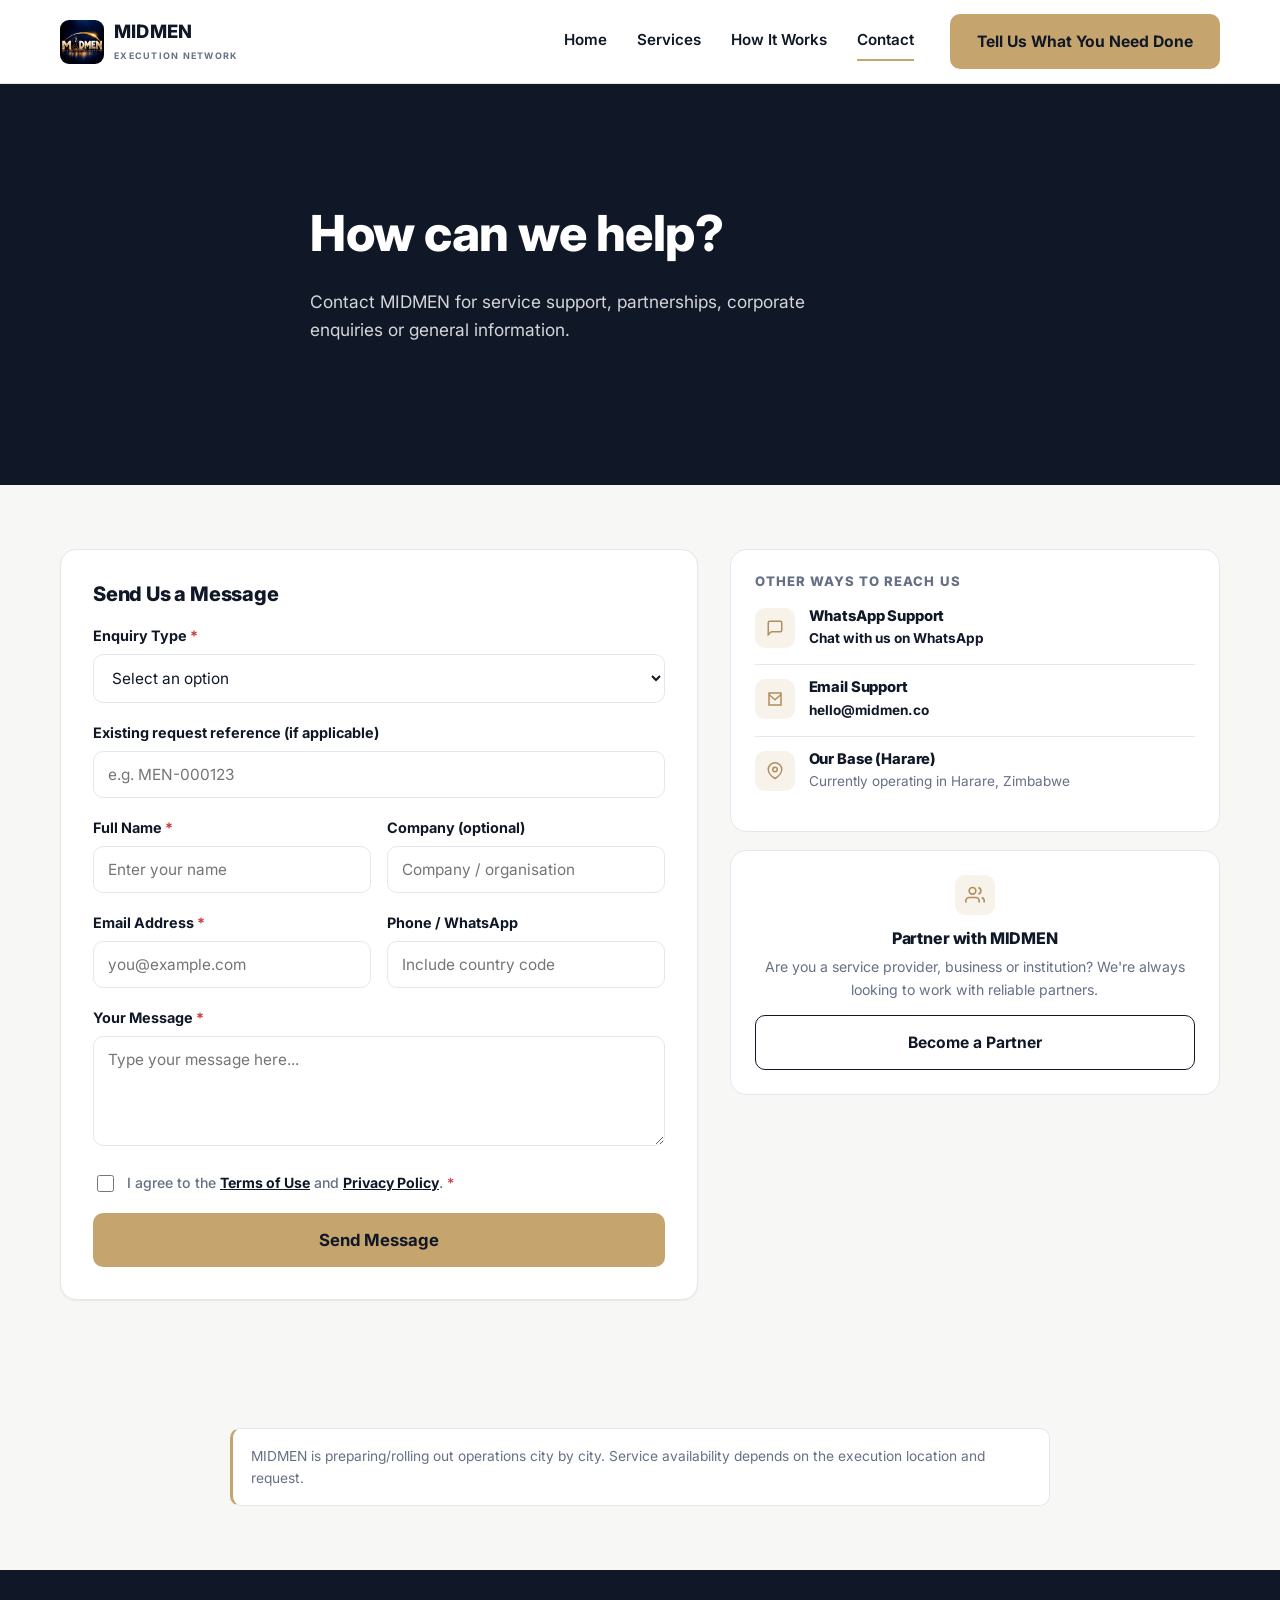
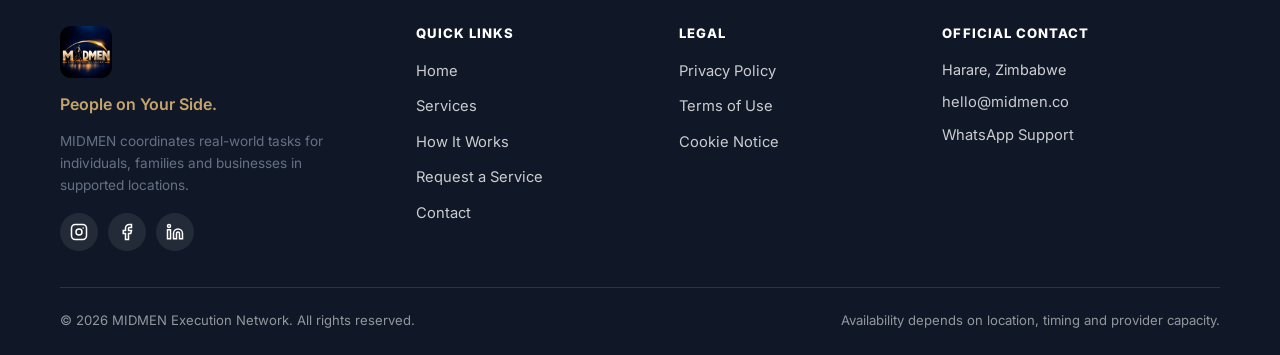
==== commit ce716449: "Restore WhatsApp Support with the confirmed real number +263 79 059 8000 is now the verified MIDMEN " ====
--- a/contact.html
+++ b/contact.html
@@ -116,6 +116,10 @@
           <div class="contact-side-card">
             <h4 style="margin-bottom:4px; font-size:0.82rem; text-transform:uppercase; letter-spacing:0.08em; color:var(--text-secondary);">Other Ways to Reach Us</h4>
             <div class="contact-row">
+              <div class="icon-badge"><svg width="18" height="18" viewBox="0 0 24 24" fill="none" stroke="currentColor" stroke-width="2"><path d="M21 15a2 2 0 0 1-2 2H7l-4 4V5a2 2 0 0 1 2-2h14a2 2 0 0 1 2 2z"/></svg></div>
+              <div><h4>WhatsApp Support</h4><p><a class="value" href="https://wa.me/263790598000" target="_blank" rel="noopener">Chat with us on WhatsApp</a></p></div>
+            </div>
+            <div class="contact-row">
               <div class="icon-badge"><svg width="18" height="18" viewBox="0 0 24 24" fill="none" stroke="currentColor" stroke-width="2"><path d="M4 4h16v16H4z"/><path d="m4 6 8 7 8-7"/></svg></div>
               <div><h4>Email Support</h4><p><a class="value" href="mailto:hello@midmen.co">hello@midmen.co</a></p></div>
             </div>
